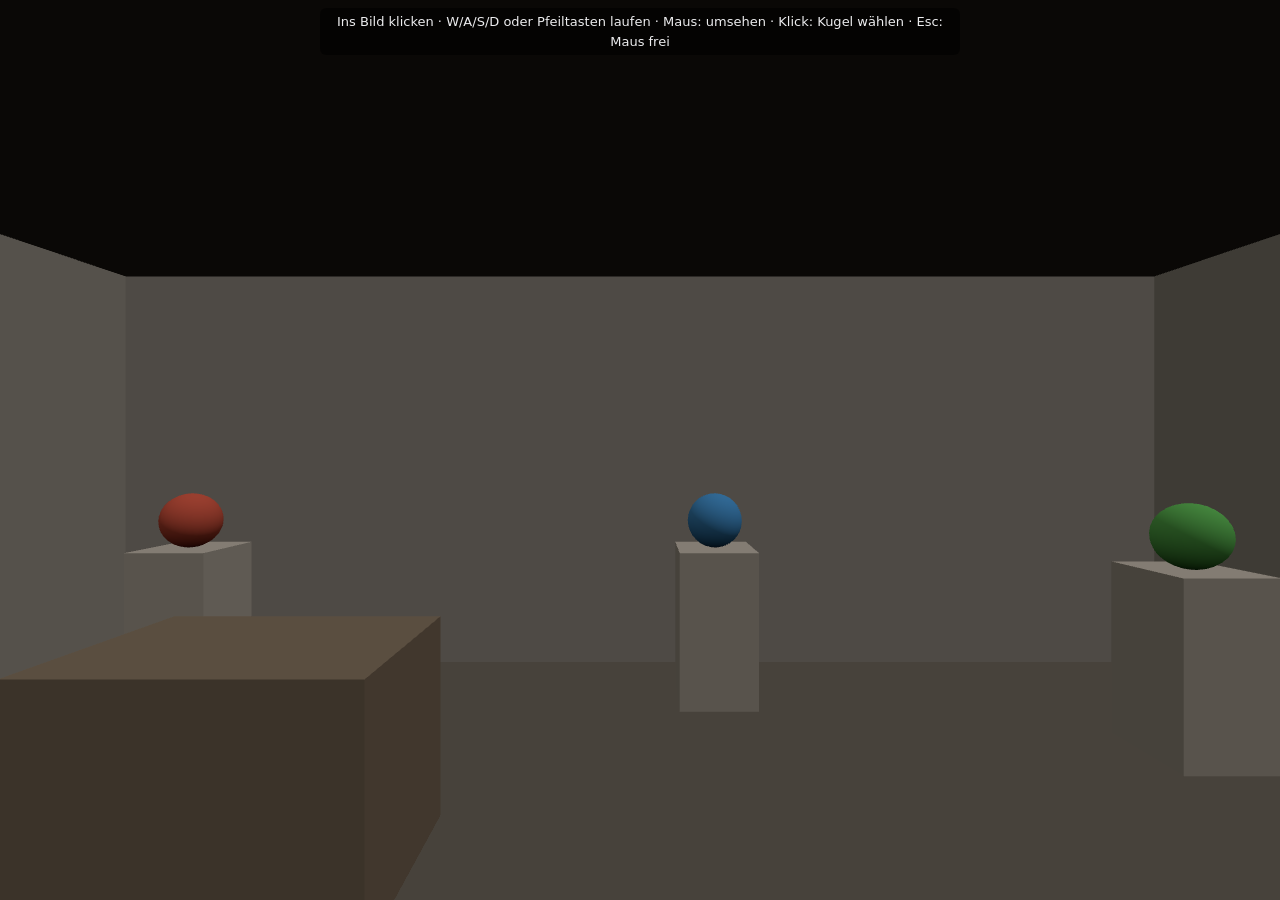
==== docs/holmes-berliner-faelle/index.html @ 401c891c "Projekt holmes-berliner-faelle und Bibliothek steuerung-v1 anlegen - Neues Projekt „Sherlock Holmes " ====
<!doctype html>
<html lang="de">
<head>
  <meta charset="utf-8">
  <meta name="viewport" content="width=device-width, initial-scale=1">
  <title>Sherlock Holmes – Die Berliner Fälle</title>
  <link rel="icon" href="data:,">
  <link rel="stylesheet" href="style.css">
  <script type="importmap">
    {
      "imports": {
        "three": "../lib/three-r187/three.module.js",
        "three/addons/": "../lib/three-r187/addons/",
        "debug/": "../lib/debug-v1/",
        "render/": "../lib/render-v1/",
        "ressourcen/": "../lib/ressourcen-v1/",
        "shader/": "../lib/shader-v1/",
        "steuerung/": "../lib/steuerung-v1/"
      }
    }
  </script>
  <script type="module" src="main.js"></script>
</head>
<body>
  <noscript>Dieses Projekt braucht JavaScript und WebGL.</noscript>
</body>
</html>
---- docs/holmes-berliner-faelle/style.css ----
html,
body {
  margin: 0;
  height: 100%;
  overflow: hidden;
  background: #101014;
  color: #ececee;
  font: 16px/1.5 system-ui, -apple-system, "Segoe UI", sans-serif;
  /* Kein Markieren/Lupe beim langen Drücken auf dem Handy */
  user-select: none;
  -webkit-user-select: none;
  -webkit-touch-callout: none;
}

/* Bedienhinweis oben */
.hilfe {
  position: fixed;
  top: 8px;
  left: 50%;
  transform: translateX(-50%);
  max-width: calc(100% - 32px);
  padding: 4px 10px;
  border-radius: 6px;
  background: rgba(0, 0, 0, 0.55);
  font-size: 13px;
  text-align: center;
  pointer-events: none;
  z-index: 5;
}

/* Kurze Meldung unten (z. B. „Angetippt: …“) */
.meldung {
  position: fixed;
  bottom: 24px;
  left: 50%;
  transform: translateX(-50%);
  padding: 6px 14px;
  border-radius: 6px;
  background: rgba(0, 0, 0, 0.7);
  opacity: 0;
  transition: opacity 0.2s;
  pointer-events: none;
  z-index: 5;
}
.meldung.sichtbar {
  opacity: 1;
}
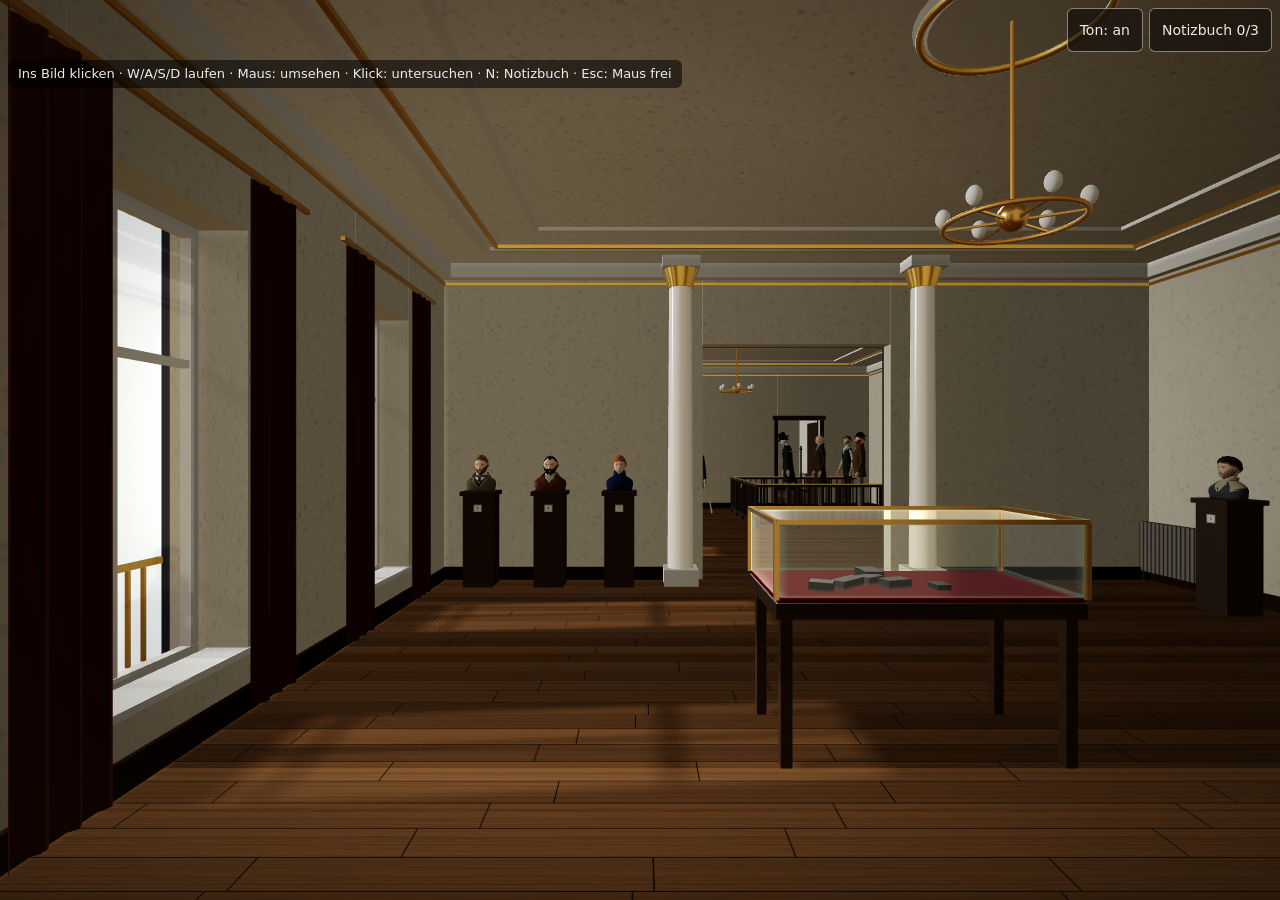
==== commit 697168b8: "Augenanpassung: neue Bibliothek belichtung-v1, in Holmes eingebunden - belichtung-v1/augenanpassung." ====
--- a/docs/holmes-berliner-faelle/index.html
+++ b/docs/holmes-berliner-faelle/index.html
@@ -11,6 +11,7 @@
       "imports": {
         "three": "../lib/three-r187/three.module.js",
         "three/addons/": "../lib/three-r187/addons/",
+        "belichtung/": "../lib/belichtung-v1/",
         "debug/": "../lib/debug-v1/",
         "render/": "../lib/render-v1/",
         "ressourcen/": "../lib/ressourcen-v1/",
--- a/docs/holmes-berliner-faelle/style.css
+++ b/docs/holmes-berliner-faelle/style.css
@@ -45,3 +45,231 @@
 .meldung.sichtbar {
   opacity: 1;
 }
+
+/* ---------- Hinweiskarte und Notizbuch ---------- */
+.ueberlagerung {
+  position: fixed;
+  inset: 0;
+  display: flex;
+  align-items: center;
+  justify-content: center;
+  padding: 16px;
+  background: rgba(10, 8, 6, 0.55);
+  z-index: 20;
+}
+.ueberlagerung[hidden] {
+  display: none;
+}
+.karte {
+  box-sizing: border-box;
+  width: min(520px, 100%);
+  max-height: calc(100% - 16px);
+  overflow-y: auto;
+  padding: 18px 20px 16px;
+  border-radius: 6px;
+  border: 1px solid #8a7550;
+  background: #f1eadb;
+  color: #231d15;
+  box-shadow: 0 8px 30px rgba(0, 0, 0, 0.5);
+  user-select: text;
+  -webkit-user-select: text;
+}
+.karte-ort {
+  margin: 0 0 4px;
+  font-size: 13px;
+  color: #6b5a40;
+}
+.karte-titel {
+  margin: 0 0 10px;
+  font-size: 20px;
+  line-height: 1.25;
+}
+.karte-text {
+  margin: 0 0 10px;
+}
+.karte-vermerk {
+  margin: 0 0 14px;
+  font-size: 14px;
+  font-style: italic;
+  color: #5a4a32;
+}
+.knopf {
+  font: inherit;
+  padding: 8px 18px;
+  min-height: 44px;
+  border-radius: 5px;
+  border: 1px solid #6b5a40;
+  background: #3a2f22;
+  color: #f1eadb;
+  cursor: pointer;
+}
+.knopf:focus-visible {
+  outline: 2px solid #b08d3e;
+  outline-offset: 2px;
+}
+
+/* Knopfleiste oben rechts (Ton, Notizbuch) – am Handy gut mit dem Daumen erreichbar */
+.knopfleiste {
+  position: fixed;
+  top: 8px;
+  right: 8px;
+  z-index: 6;
+  display: flex;
+  gap: 6px;
+}
+.notizbuch-knopf,
+.ton-knopf {
+  font: 14px/1 system-ui, -apple-system, "Segoe UI", sans-serif;
+  padding: 10px 12px;
+  min-height: 44px;
+  border-radius: 6px;
+  border: 1px solid rgba(241, 234, 219, 0.5);
+  background: rgba(20, 16, 12, 0.7);
+  color: #f1eadb;
+  cursor: pointer;
+}
+.notizbuch-liste {
+  margin: 0 0 14px;
+  padding-left: 1.4em;
+}
+.notizbuch-liste li {
+  margin-bottom: 10px;
+}
+.notizbuch-liste p {
+  margin: 4px 0 0;
+}
+.notizbuch-ort {
+  font-size: 13px;
+  color: #6b5a40;
+}
+.notizbuch-offen {
+  color: #8a7a62;
+}
+
+/* Hilfe links oben unter der Knopfleiste, damit sie die Knöpfe nicht verdeckt */
+.hilfe {
+  top: 60px;
+  left: 8px;
+  transform: none;
+  max-width: calc(100% - 16px);
+  text-align: left;
+}
+
+/* ---------- Notizbuch-Abschnitte ---------- */
+.notizbuch-abschnitt {
+  margin: 12px 0 6px;
+  font-size: 15px;
+  color: #5a4a32;
+  border-bottom: 1px solid #cbbd9f;
+}
+.notizbuch-aussagen {
+  list-style: none;
+  padding-left: 0;
+}
+
+/* ---------- Gesprächsfenster unten ---------- */
+.gespraech {
+  position: fixed;
+  left: 50%;
+  bottom: 12px;
+  transform: translateX(-50%);
+  box-sizing: border-box;
+  width: min(640px, calc(100% - 24px));
+  max-height: 60%;
+  overflow-y: auto;
+  padding: 12px 16px;
+  border-radius: 6px;
+  border: 1px solid #8a7550;
+  background: rgba(241, 234, 219, 0.97);
+  color: #231d15;
+  box-shadow: 0 6px 24px rgba(0, 0, 0, 0.5);
+  z-index: 15;
+  user-select: text;
+  -webkit-user-select: text;
+}
+.gespraech[hidden] {
+  display: none;
+}
+.gespraech-name {
+  margin: 0 0 4px;
+  font-size: 15px;
+  color: #5a4a32;
+}
+.gespraech-text {
+  margin: 0 0 10px;
+}
+.gespraech-fragen {
+  display: grid;
+  grid-template-columns: 1fr;
+  gap: 6px;
+}
+/* Auf breiten Bildschirmen zwei Spalten, damit das Fenster nicht zu hoch wird */
+@media (min-width: 700px) {
+  .gespraech-fragen {
+    grid-template-columns: 1fr 1fr;
+  }
+}
+.gespraech-frage {
+  font: inherit;
+  text-align: left;
+  min-height: 40px;
+  padding: 6px 12px;
+  border-radius: 5px;
+  border: 1px solid #6b5a40;
+  background: #3a2f22;
+  color: #f1eadb;
+  cursor: pointer;
+}
+.gespraech-frage.gestellt {
+  background: #e4dac4;
+  color: #5a4a32;
+}
+.gespraech-frage.abschied {
+  background: transparent;
+  color: #3a2f22;
+}
+.gespraech-frage:focus-visible {
+  outline: 2px solid #b08d3e;
+  outline-offset: 2px;
+}
+
+/* ---------- Neustart im Notizbuch ---------- */
+.notizbuch-unten {
+  display: flex;
+  flex-wrap: wrap;
+  gap: 8px;
+  align-items: center;
+  justify-content: space-between;
+}
+.knopf-leise {
+  font: inherit;
+  min-height: 44px;
+  padding: 8px 12px;
+  border: none;
+  background: transparent;
+  color: #6b3a2a;
+  text-decoration: underline;
+  cursor: pointer;
+}
+.neustart-frage {
+  margin-top: 12px;
+  padding: 10px 12px;
+  border: 1px solid #b5866a;
+  border-radius: 5px;
+  background: #f7e9dc;
+}
+.neustart-frage[hidden] {
+  display: none;
+}
+.neustart-frage p {
+  margin: 0 0 8px;
+}
+
+/* ---------- Farbstimmung: sanfte Abdunkelung zum Rand ---------- */
+.vignette {
+  position: fixed;
+  inset: 0;
+  pointer-events: none;
+  z-index: 1;
+  background: radial-gradient(ellipse at center, rgba(0, 0, 0, 0) 55%, rgba(20, 12, 4, 0.38) 100%);
+}
